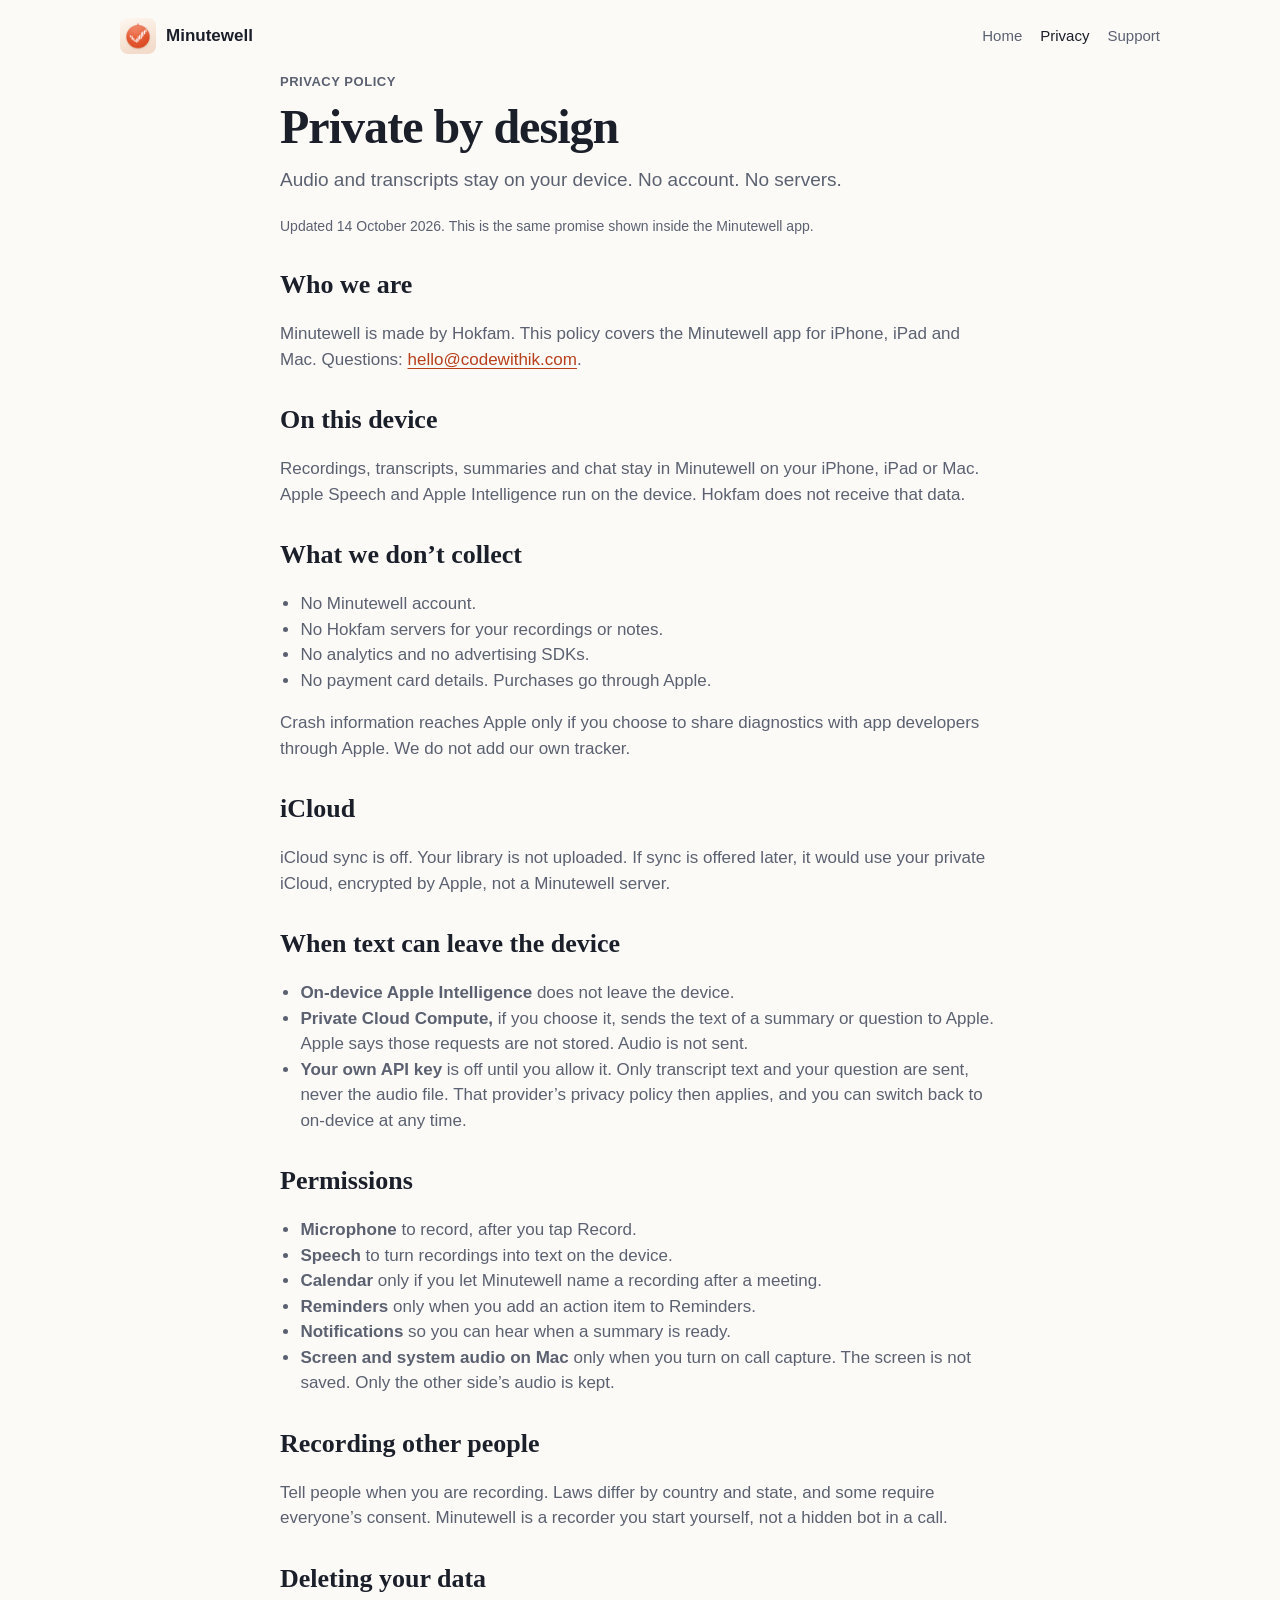
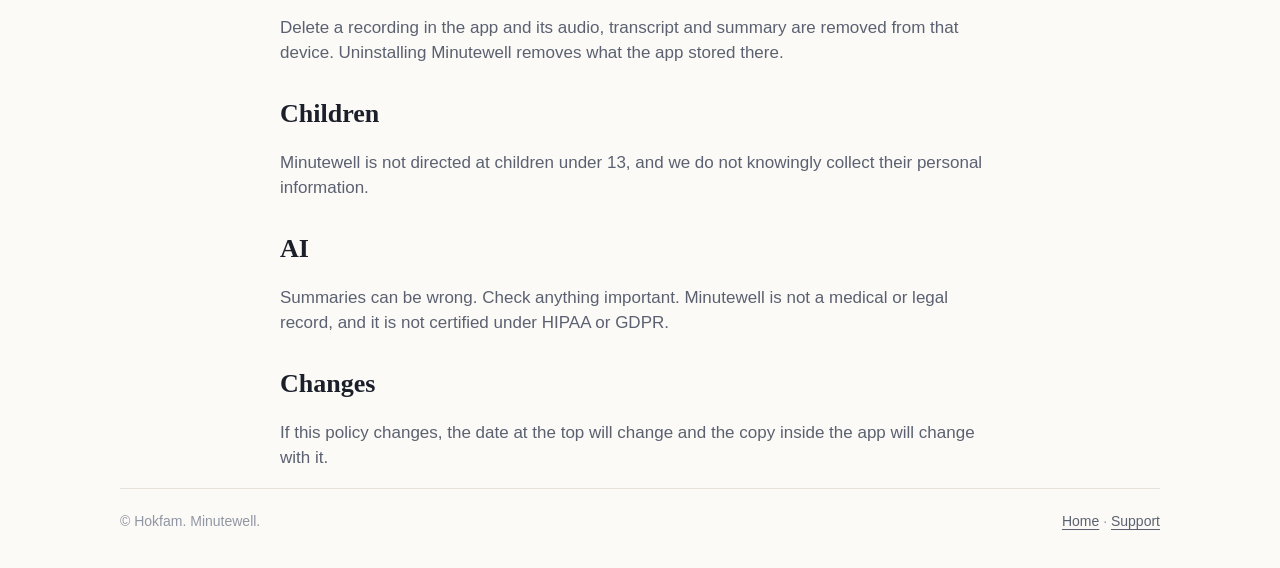
==== privacy.html @ e91f5c22 "Add files via upload" ====
<!DOCTYPE html>
<html lang="en">
<head>
  <meta charset="utf-8">
  <meta name="viewport" content="width=device-width, initial-scale=1">
  <title>Privacy — Minutewell</title>
  <meta name="description" content="Minutewell privacy policy. Recordings stay on your device. No account. No Hokfam servers.">
  <link rel="icon" href="../assets/favicon.png" type="image/png">
  <link rel="stylesheet" href="../assets/styles.css">
</head>
<body>
  <header class="wrap nav">
    <a class="brand" href="../"><img src="../assets/icon-180.png" alt="">Minutewell</a>
    <nav class="nav-links" aria-label="Site">
      <a href="../">Home</a>
      <a href="./" aria-current="page">Privacy</a>
      <a href="../support/">Support</a>
    </nav>
  </header>

  <main class="narrow policy">
    <p class="kicker">Privacy policy</p>
    <h1>Private by design</h1>
    <p class="lede">Audio and transcripts stay on your device. No account. No servers.</p>
    <p class="updated">Updated 14 October 2026. This is the same promise shown inside the Minutewell app.</p>

    <h2>Who we are</h2>
    <p>Minutewell is made by Hokfam. This policy covers the Minutewell app for iPhone, iPad and Mac. Questions: <a href="mailto:hello@codewithik.com">hello@codewithik.com</a>.</p>

    <h2>On this device</h2>
    <p>Recordings, transcripts, summaries and chat stay in Minutewell on your iPhone, iPad or Mac. Apple Speech and Apple Intelligence run on the device. Hokfam does not receive that data.</p>

    <h2>What we don’t collect</h2>
    <ul>
      <li>No Minutewell account.</li>
      <li>No Hokfam servers for your recordings or notes.</li>
      <li>No analytics and no advertising SDKs.</li>
      <li>No payment card details. Purchases go through Apple.</li>
    </ul>
    <p>Crash information reaches Apple only if you choose to share diagnostics with app developers through Apple. We do not add our own tracker.</p>

    <h2>iCloud</h2>
    <p>iCloud sync is off. Your library is not uploaded. If sync is offered later, it would use your private iCloud, encrypted by Apple, not a Minutewell server.</p>

    <h2>When text can leave the device</h2>
    <ul>
      <li><strong>On-device Apple Intelligence</strong> does not leave the device.</li>
      <li><strong>Private Cloud Compute,</strong> if you choose it, sends the text of a summary or question to Apple. Apple says those requests are not stored. Audio is not sent.</li>
      <li><strong>Your own API key</strong> is off until you allow it. Only transcript text and your question are sent, never the audio file. That provider’s privacy policy then applies, and you can switch back to on-device at any time.</li>
    </ul>

    <h2>Permissions</h2>
    <ul>
      <li><strong>Microphone</strong> to record, after you tap Record.</li>
      <li><strong>Speech</strong> to turn recordings into text on the device.</li>
      <li><strong>Calendar</strong> only if you let Minutewell name a recording after a meeting.</li>
      <li><strong>Reminders</strong> only when you add an action item to Reminders.</li>
      <li><strong>Notifications</strong> so you can hear when a summary is ready.</li>
      <li><strong>Screen and system audio on Mac</strong> only when you turn on call capture. The screen is not saved. Only the other side’s audio is kept.</li>
    </ul>

    <h2>Recording other people</h2>
    <p>Tell people when you are recording. Laws differ by country and state, and some require everyone’s consent. Minutewell is a recorder you start yourself, not a hidden bot in a call.</p>

    <h2>Deleting your data</h2>
    <p>Delete a recording in the app and its audio, transcript and summary are removed from that device. Uninstalling Minutewell removes what the app stored there.</p>

    <h2>Children</h2>
    <p>Minutewell is not directed at children under 13, and we do not knowingly collect their personal information.</p>

    <h2>AI</h2>
    <p>Summaries can be wrong. Check anything important. Minutewell is not a medical or legal record, and it is not certified under HIPAA or GDPR.</p>

    <h2>Changes</h2>
    <p>If this policy changes, the date at the top will change and the copy inside the app will change with it.</p>
  </main>

  <footer class="wrap">
    <span>© Hokfam. Minutewell.</span>
    <span><a href="../">Home</a> · <a href="../support/">Support</a></span>
  </footer>
</body>
</html>
---- assets/styles.css ----
/* Minutewell site. Warm paper, persimmon accent, system fonts. */
:root {
  --accent: #E4572E;
  --accent-text: #B83F1C;
  --accent-soft: #FCE6DE;
  --ink: #1B1F2A;
  --ink-secondary: #5B6170;
  --ink-tertiary: #9096A2;
  --bg: #FBFAF7;
  --surface: #FFFFFF;
  --raised: #F3F1EC;
  --line: #E6E2DA;
  --success: #1F9D6B;
  --shadow: 0 8px 28px rgba(27, 31, 42, 0.06);
  --max: 1040px;
  --serif: "Iowan Old Style", Palatino, "Palatino Linotype", Georgia, serif;
  --sans: -apple-system, BlinkMacSystemFont, "SF Pro Text", "Segoe UI", sans-serif;
}

* { box-sizing: border-box; }
html { scroll-behavior: smooth; }
body {
  margin: 0;
  background: var(--bg);
  color: var(--ink);
  font-family: var(--sans);
  font-size: 17px;
  line-height: 1.5;
}
img { max-width: 100%; display: block; }
a { color: var(--accent-text); text-decoration-thickness: 1px; text-underline-offset: 3px; }
a:hover { color: var(--accent); }

.wrap { width: min(var(--max), calc(100% - 40px)); margin: 0 auto; }
.narrow { width: min(720px, calc(100% - 40px)); margin: 0 auto; }

.nav {
  display: flex;
  align-items: center;
  justify-content: space-between;
  gap: 16px;
  padding: 18px 0;
}
.brand { display: flex; align-items: center; gap: 10px; color: var(--ink); text-decoration: none; font-weight: 650; }
.brand img { width: 36px; height: 36px; border-radius: 8px; }
.nav-links { display: flex; gap: 18px; align-items: center; }
.nav-links a { color: var(--ink-secondary); text-decoration: none; font-size: 15px; }
.nav-links a:hover, .nav-links a[aria-current="page"] { color: var(--ink); }

.btn {
  display: inline-flex;
  align-items: center;
  justify-content: center;
  min-height: 44px;
  padding: 0 18px;
  border-radius: 999px;
  background: var(--accent);
  color: white;
  text-decoration: none;
  font-weight: 650;
  box-shadow: 0 8px 18px rgba(228, 87, 46, 0.28);
}
.btn:hover { color: white; }
.btn.quiet {
  background: var(--raised);
  color: var(--ink);
  box-shadow: none;
}

.hero { padding: 28px 0 12px; display: grid; grid-template-columns: 1.1fr 0.9fr; gap: 40px; align-items: center; }
.kicker { color: var(--accent-text); font-size: 13px; font-weight: 700; letter-spacing: 0.04em; text-transform: uppercase; margin: 0 0 10px; }
h1 { font-family: var(--serif); font-size: clamp(40px, 5vw, 60px); line-height: 1.05; font-weight: 700; letter-spacing: -0.02em; margin: 0 0 14px; }
.lede { color: var(--ink-secondary); font-size: 19px; margin: 0 0 22px; max-width: 38em; }
.actions { display: flex; flex-wrap: wrap; gap: 10px; }

.panel {
  background: var(--surface);
  border: 0.5px solid var(--line);
  border-radius: 28px;
  box-shadow: var(--shadow);
  padding: 22px;
}
.flow { display: grid; grid-template-columns: 1fr auto 1fr; gap: 10px; align-items: center; }
.node, .blocked {
  border-radius: 16px;
  padding: 16px 10px;
  text-align: center;
  font-size: 13px;
  font-weight: 650;
}
.node { background: var(--bg); border: 0.5px solid var(--line); }
.blocked { background: var(--raised); color: var(--ink-tertiary); }
.arrow { color: var(--ink-tertiary); font-weight: 700; }
.panel p { color: var(--ink-secondary); margin: 14px 0 0; font-size: 15px; }

.grid { display: grid; grid-template-columns: repeat(3, 1fr); gap: 14px; padding: 28px 0 8px; }
.card {
  background: var(--surface);
  border: 0.5px solid var(--line);
  border-radius: 20px;
  padding: 18px;
  box-shadow: 0 1px 0 rgba(27, 31, 42, 0.02);
}
.card h2, .section h2 { font-size: 18px; margin: 8px 0; }
.card p, .section p, .section li { color: var(--ink-secondary); }
.mark {
  width: 36px; height: 36px; border-radius: 10px;
  background: var(--accent-soft); color: var(--accent);
  display: grid; place-items: center; font-weight: 700;
}

.section { padding: 36px 0; }
.section h2 { font-family: var(--serif); font-size: 32px; margin: 0 0 8px; }
footer {
  border-top: 0.5px solid var(--line);
  padding: 22px 0 36px;
  color: var(--ink-tertiary);
  font-size: 14px;
  display: flex;
  justify-content: space-between;
  gap: 12px;
  flex-wrap: wrap;
}
footer a { color: var(--ink-secondary); }

.policy h1 { font-size: clamp(36px, 4vw, 48px); }
.policy h2 { font-family: var(--serif); font-size: 26px; margin: 28px 0 8px; }
.policy p, .policy li { color: var(--ink-secondary); }
.policy ul { padding-left: 1.2em; }
.updated { color: var(--ink-tertiary); font-size: 14px; }

@media (max-width: 800px) {
  .hero, .grid { grid-template-columns: 1fr; }
  .nav { align-items: flex-start; }
}
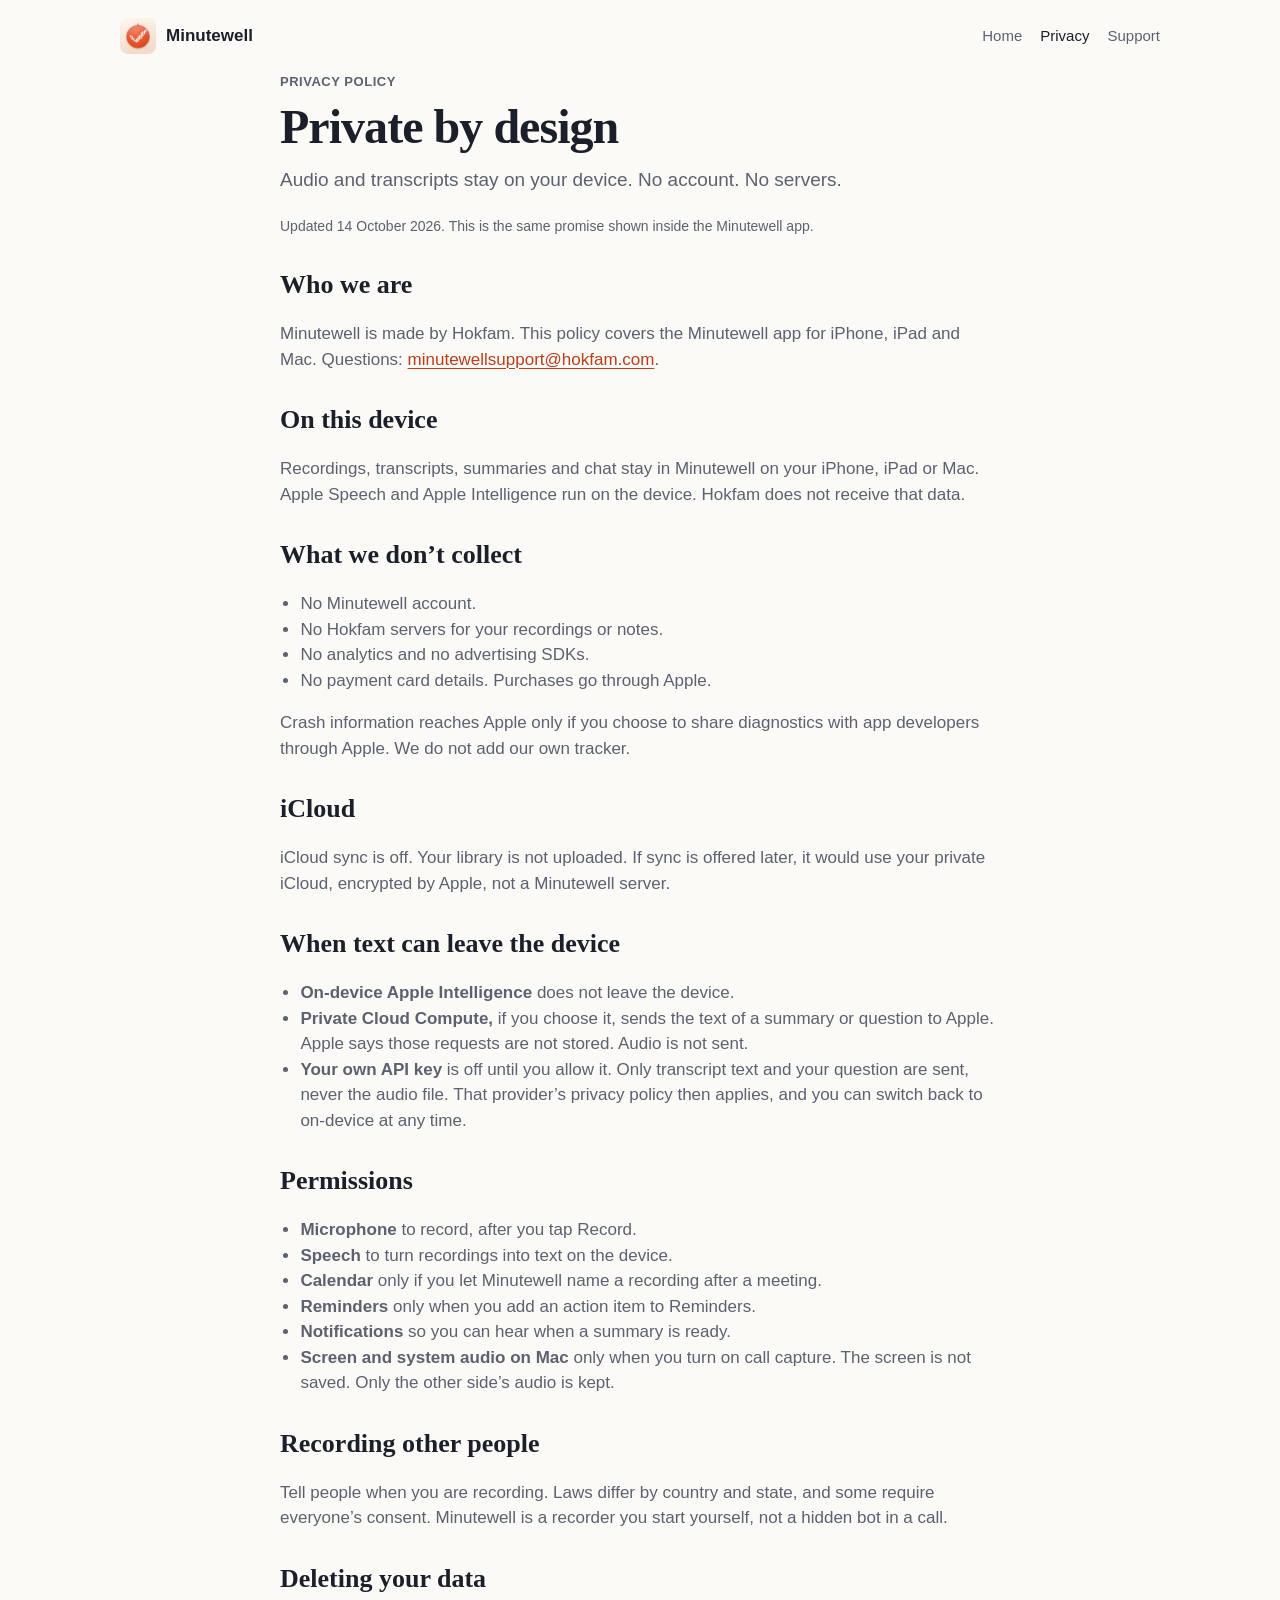
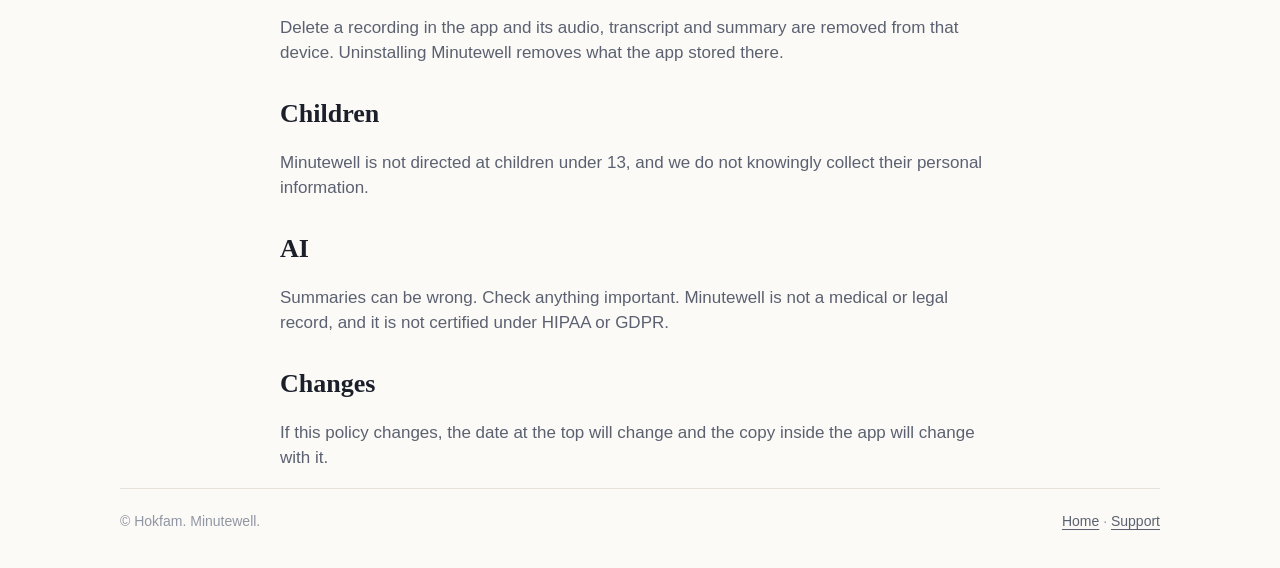
==== commit bad6591b: "Add files via upload" ====
--- a/privacy.html
+++ b/privacy.html
@@ -5,16 +5,16 @@
   <meta name="viewport" content="width=device-width, initial-scale=1">
   <title>Privacy — Minutewell</title>
   <meta name="description" content="Minutewell privacy policy. Recordings stay on your device. No account. No Hokfam servers.">
-  <link rel="icon" href="../assets/favicon.png" type="image/png">
-  <link rel="stylesheet" href="../assets/styles.css">
+  <link rel="icon" href="assets/favicon.png" type="image/png">
+  <link rel="stylesheet" href="assets/styles.css">
 </head>
 <body>
   <header class="wrap nav">
-    <a class="brand" href="../"><img src="../assets/icon-180.png" alt="">Minutewell</a>
+    <a class="brand" href="./"><img src="assets/icon-180.png" alt="">Minutewell</a>
     <nav class="nav-links" aria-label="Site">
-      <a href="../">Home</a>
+      <a href="./">Home</a>
       <a href="./" aria-current="page">Privacy</a>
-      <a href="../support/">Support</a>
+      <a href="support.html">Support</a>
     </nav>
   </header>
 
@@ -25,7 +25,7 @@
     <p class="updated">Updated 14 October 2026. This is the same promise shown inside the Minutewell app.</p>
 
     <h2>Who we are</h2>
-    <p>Minutewell is made by Hokfam. This policy covers the Minutewell app for iPhone, iPad and Mac. Questions: <a href="mailto:hello@codewithik.com">hello@codewithik.com</a>.</p>
+    <p>Minutewell is made by Hokfam. This policy covers the Minutewell app for iPhone, iPad and Mac. Questions: <a href="mailto:minutewellsupport@hokfam.com">minutewellsupport@hokfam.com</a>.</p>
 
     <h2>On this device</h2>
     <p>Recordings, transcripts, summaries and chat stay in Minutewell on your iPhone, iPad or Mac. Apple Speech and Apple Intelligence run on the device. Hokfam does not receive that data.</p>
@@ -77,7 +77,7 @@
 
   <footer class="wrap">
     <span>© Hokfam. Minutewell.</span>
-    <span><a href="../">Home</a> · <a href="../support/">Support</a></span>
+    <span><a href="./">Home</a> · <a href="support.html">Support</a></span>
   </footer>
 </body>
 </html>
--- a/assets/styles.css
+++ b/assets/styles.css
@@ -129,7 +129,60 @@
 .policy ul { padding-left: 1.2em; }
 .updated { color: var(--ink-tertiary); font-size: 14px; }
 
+.hero-shot img {
+  width: min(280px, 100%);
+  margin: 0 auto;
+  border-radius: 28px;
+  border: 0.5px solid var(--line);
+  box-shadow: var(--shadow);
+}
+.gallery { padding: 12px 0 8px; }
+.gallery h2 { font-family: var(--serif); font-size: 32px; margin: 0 0 4px; }
+.gallery h3 { font-size: 15px; margin: 8px 0 0; color: var(--ink); }
+.shot-row {
+  display: flex;
+  gap: 16px;
+  overflow-x: auto;
+  padding: 4px 2px 18px;
+  scroll-snap-type: x mandatory;
+}
+.shot-row figure { margin: 0; flex: 0 0 auto; scroll-snap-align: start; width: 200px; }
+.shot-row.pad figure { width: 260px; }
+.shot-row.mac figure { width: 420px; }
+.shot-row img, .design-grid img {
+  width: 100%;
+  height: auto;
+  border-radius: 18px;
+  border: 0.5px solid var(--line);
+  box-shadow: var(--shadow);
+  background: var(--surface);
+}
+.shot-row figcaption, .design-grid figcaption {
+  margin-top: 8px;
+  font-size: 13px;
+  color: var(--ink-secondary);
+}
+.design-grid {
+  display: grid;
+  grid-template-columns: repeat(auto-fill, minmax(150px, 1fr));
+  gap: 16px;
+  padding-bottom: 12px;
+}
+.design-grid figure { margin: 0; }
+.design-grid figure.wide { grid-column: span 2; }
+.more {
+  margin: 8px 0 28px;
+  border: 0.5px solid var(--line);
+  border-radius: 16px;
+  background: var(--surface);
+  padding: 12px 16px;
+}
+.more summary { cursor: pointer; font-weight: 650; }
+.more .design-grid { padding-top: 14px; }
+
 @media (max-width: 800px) {
   .hero, .grid { grid-template-columns: 1fr; }
   .nav { align-items: flex-start; }
+  .design-grid figure.wide { grid-column: span 1; }
+  .shot-row.mac figure { width: 300px; }
 }
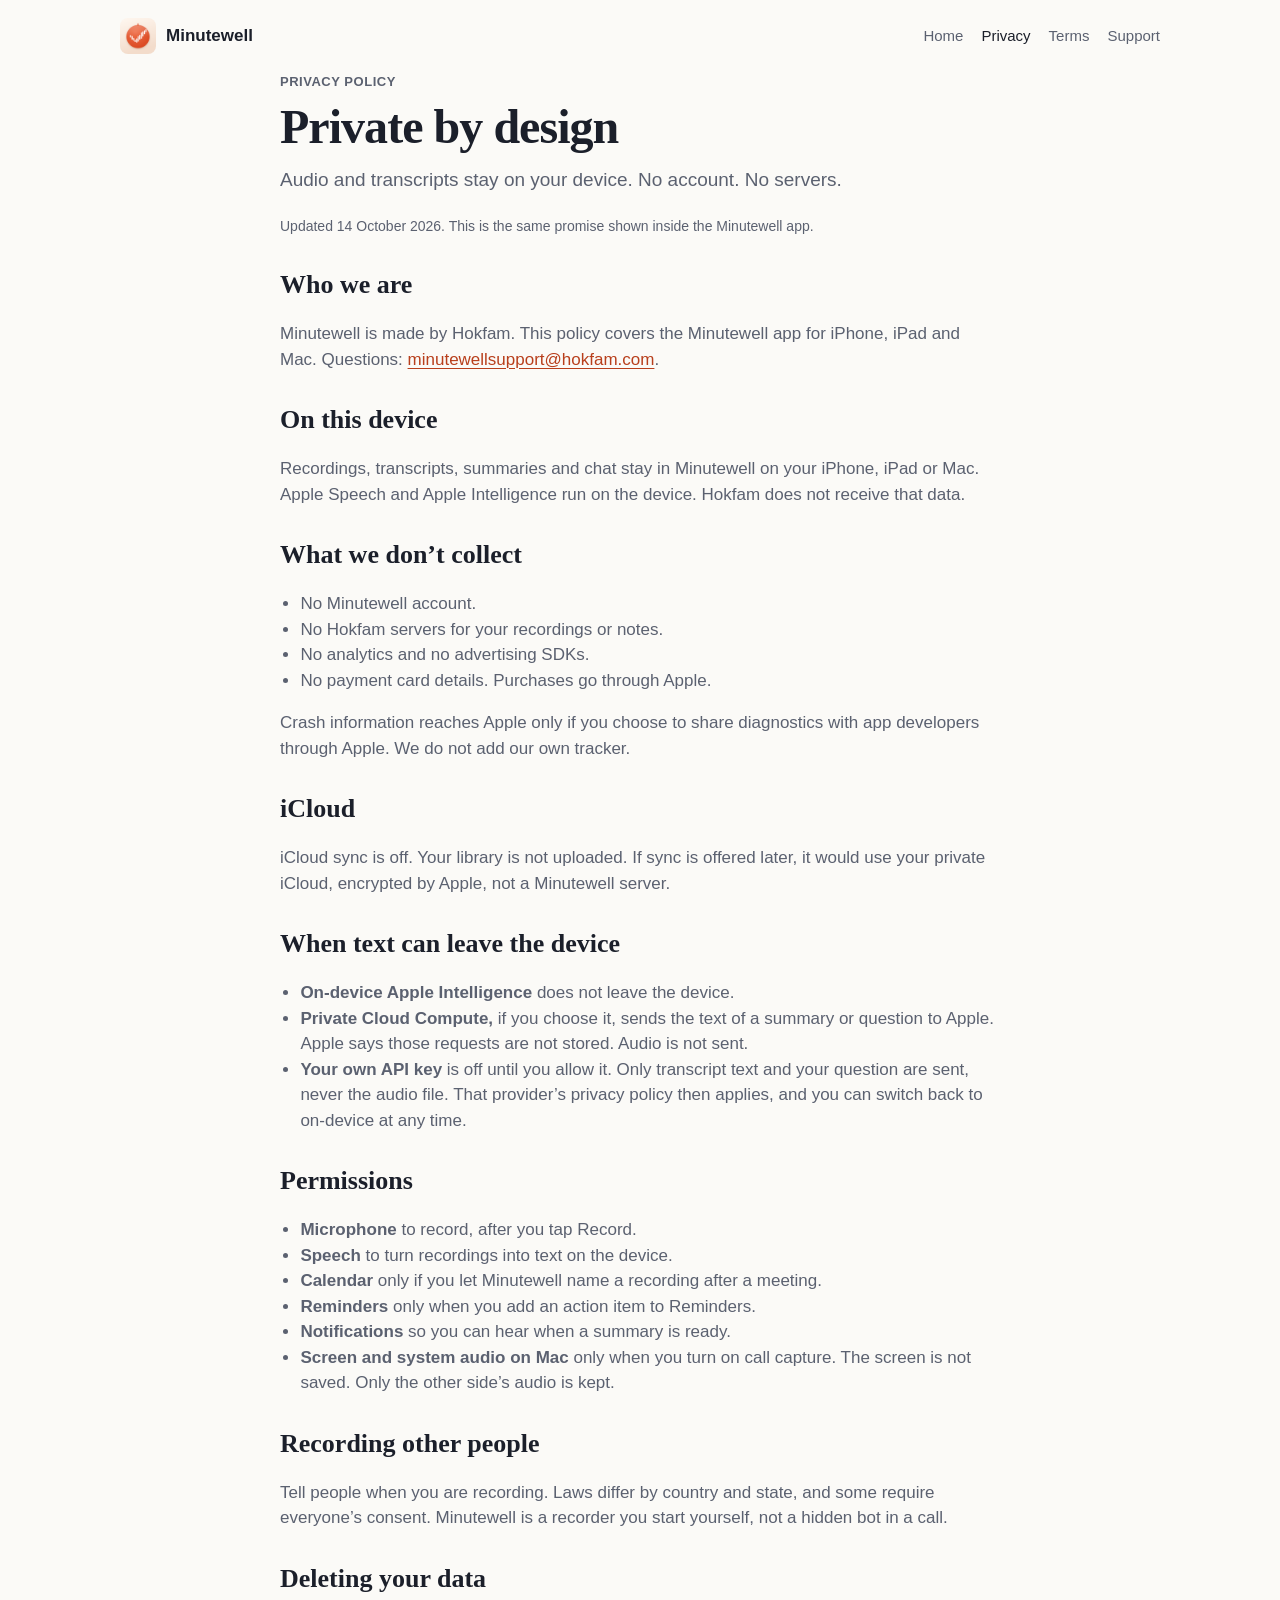
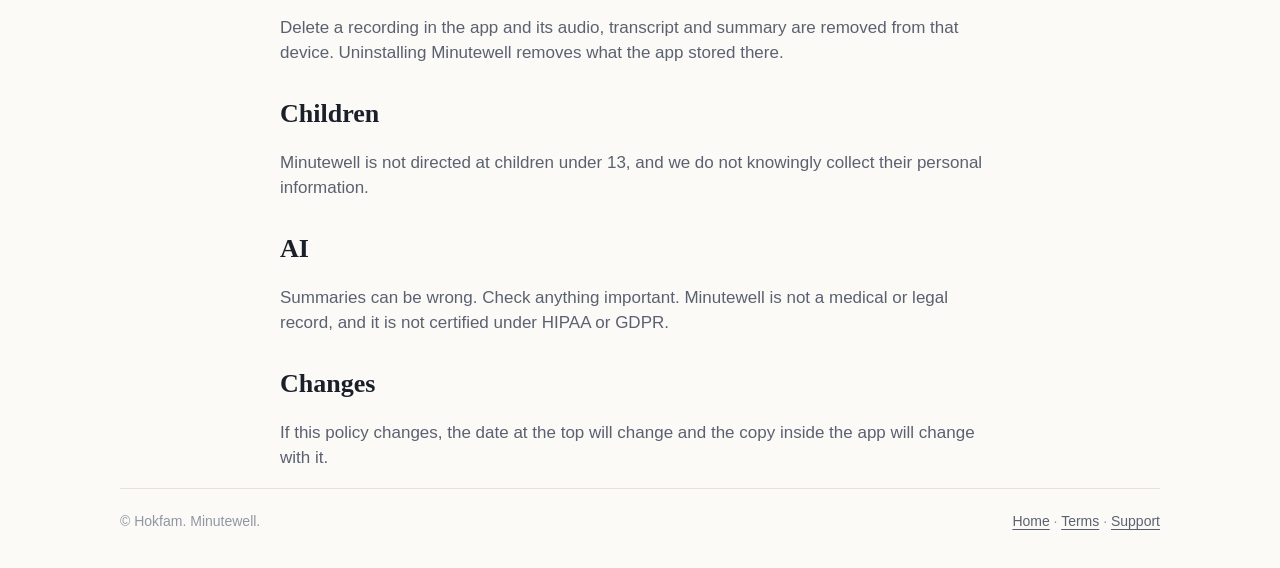
==== commit b3cbbeb1: "Add files via upload" ====
--- a/privacy.html
+++ b/privacy.html
@@ -13,7 +13,8 @@
     <a class="brand" href="./"><img src="assets/icon-180.png" alt="">Minutewell</a>
     <nav class="nav-links" aria-label="Site">
       <a href="./">Home</a>
-      <a href="./" aria-current="page">Privacy</a>
+      <a href="privacy.html" aria-current="page">Privacy</a>
+      <a href="terms.html">Terms</a>
       <a href="support.html">Support</a>
     </nav>
   </header>
@@ -77,7 +78,7 @@
 
   <footer class="wrap">
     <span>© Hokfam. Minutewell.</span>
-    <span><a href="./">Home</a> · <a href="support.html">Support</a></span>
+    <span><a href="./">Home</a> · <a href="terms.html">Terms</a> · <a href="support.html">Support</a></span>
   </footer>
 </body>
 </html>
